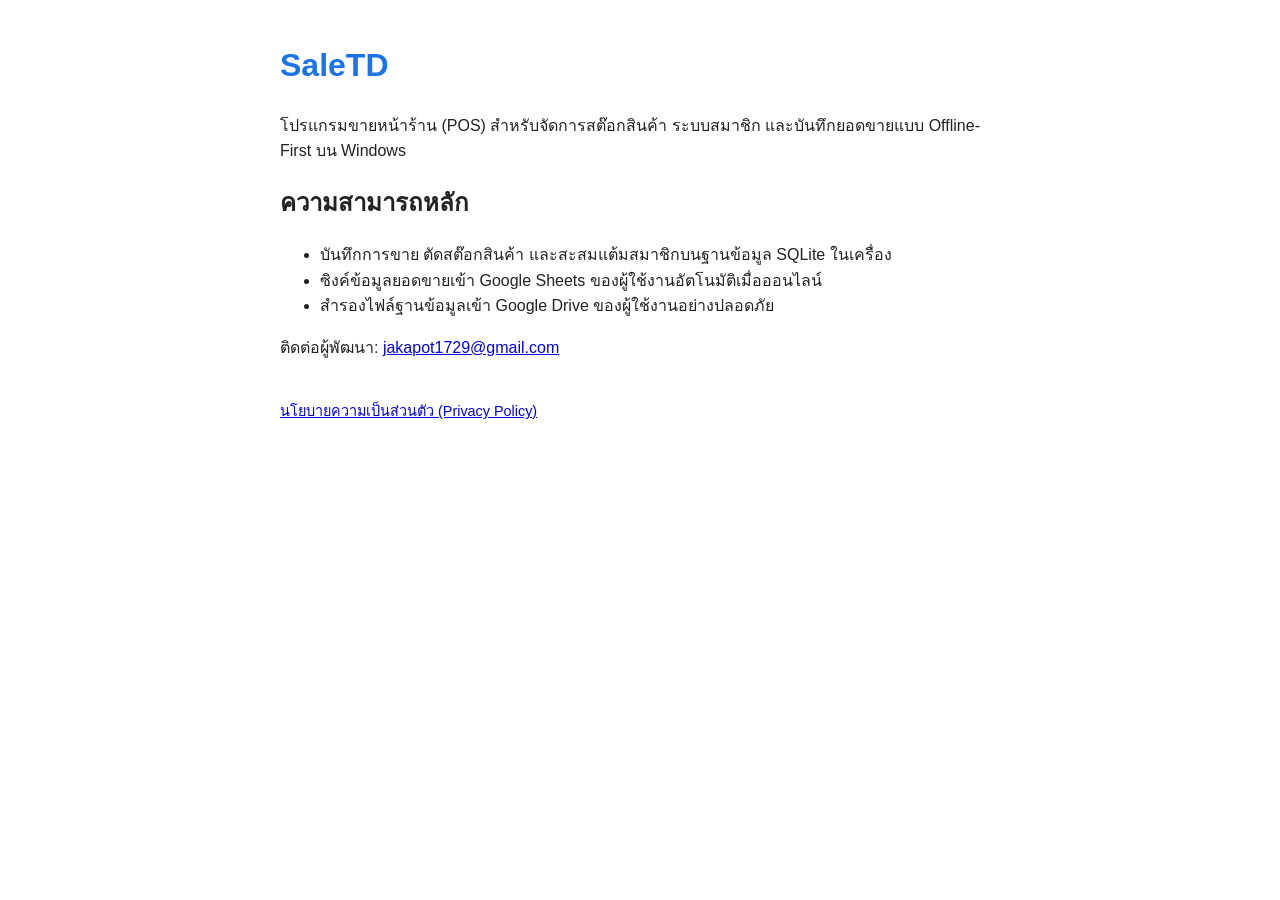
==== index.html @ 14b72ec3 "Add initial index.html for POS application" ====
<!DOCTYPE html>
<html lang="th">
<head>
  <meta charset="UTF-8">
  <meta name="viewport" content="width=device-width, initial-scale=1.0">
  <title>SaleTD - Desktop POS &amp; Inventory</title>
  <style>
    body { font-family: sans-serif; max-width: 720px; margin: 40px auto; padding: 0 20px; line-height: 1.6; color: #222; }
    h1 { color: #1a73e8; }
    footer { margin-top: 40px; font-size: 0.9em; color: #555; }
  </style>
</head>
<body>
  <h1>SaleTD</h1>
  <p>โปรแกรมขายหน้าร้าน (POS) สำหรับจัดการสต๊อกสินค้า ระบบสมาชิก และบันทึกยอดขายแบบ Offline-First บน Windows</p>
  <h2>ความสามารถหลัก</h2>
  <ul>
    <li>บันทึกการขาย ตัดสต๊อกสินค้า และสะสมแต้มสมาชิกบนฐานข้อมูล SQLite ในเครื่อง</li>
    <li>ซิงค์ข้อมูลยอดขายเข้า Google Sheets ของผู้ใช้งานอัตโนมัติเมื่อออนไลน์</li>
    <li>สำรองไฟล์ฐานข้อมูลเข้า Google Drive ของผู้ใช้งานอย่างปลอดภัย</li>
  </ul>
  <p>ติดต่อผู้พัฒนา: <a href="mailto:jakapot1729@gmail.com">jakapot1729@gmail.com</a></p>
  <footer>
    <a href="privacy.html">นโยบายความเป็นส่วนตัว (Privacy Policy)</a>
  </footer>
</body>
</html>
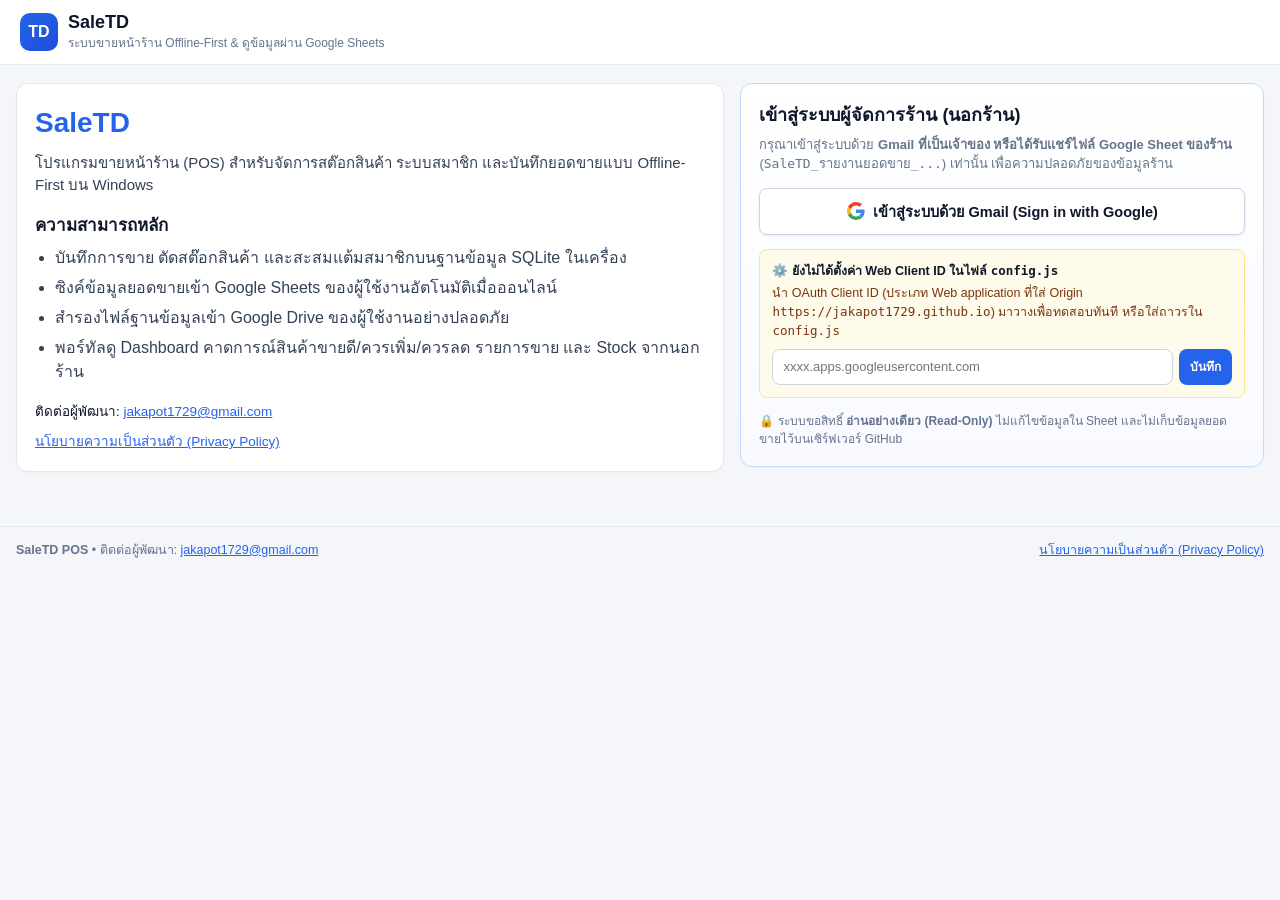
==== commit 00dbe56c: "Add files via upload" ====
--- a/index.html
+++ b/index.html
@@ -1,27 +1,430 @@
 <!DOCTYPE html>
 <html lang="th">
 <head>
-  <meta charset="UTF-8">
-  <meta name="viewport" content="width=device-width, initial-scale=1.0">
-  <title>SaleTD - Desktop POS &amp; Inventory</title>
-  <style>
-    body { font-family: sans-serif; max-width: 720px; margin: 40px auto; padding: 0 20px; line-height: 1.6; color: #222; }
-    h1 { color: #1a73e8; }
-    footer { margin-top: 40px; font-size: 0.9em; color: #555; }
-  </style>
+    <meta charset="UTF-8">
+    <meta name="viewport" content="width=device-width, initial-scale=1.0">
+    <title>SaleTD - ระบบขายหน้าร้าน (POS) &amp; พอร์ทัลดูยอดขายนอกร้าน</title>
+    <link rel="stylesheet" href="style.css">
+    <script src="https://accounts.google.com/gsi/client" async defer></script>
 </head>
 <body>
-  <h1>SaleTD</h1>
-  <p>โปรแกรมขายหน้าร้าน (POS) สำหรับจัดการสต๊อกสินค้า ระบบสมาชิก และบันทึกยอดขายแบบ Offline-First บน Windows</p>
-  <h2>ความสามารถหลัก</h2>
-  <ul>
-    <li>บันทึกการขาย ตัดสต๊อกสินค้า และสะสมแต้มสมาชิกบนฐานข้อมูล SQLite ในเครื่อง</li>
-    <li>ซิงค์ข้อมูลยอดขายเข้า Google Sheets ของผู้ใช้งานอัตโนมัติเมื่อออนไลน์</li>
-    <li>สำรองไฟล์ฐานข้อมูลเข้า Google Drive ของผู้ใช้งานอย่างปลอดภัย</li>
-  </ul>
-  <p>ติดต่อผู้พัฒนา: <a href="mailto:jakapot1729@gmail.com">jakapot1729@gmail.com</a></p>
-  <footer>
-    <a href="privacy.html">นโยบายความเป็นส่วนตัว (Privacy Policy)</a>
-  </footer>
+    <!-- Top Header -->
+    <header class="topbar">
+        <div class="topbar-inner">
+            <div class="brand">
+                <div class="brand-badge">TD</div>
+                <div>
+                    <div class="brand-title" id="hdrStoreName">SaleTD</div>
+                    <div class="brand-sub">ระบบขายหน้าร้าน Offline-First &amp; ดูข้อมูลผ่าน Google Sheets</div>
+                </div>
+            </div>
+
+            <div class="user-controls">
+                <div id="userBadge" class="user-pill hidden">
+                    <img id="userAvatar" class="user-avatar" alt="avatar">
+                    <span id="userEmailText">-</span>
+                </div>
+                <button id="btnSwitchAccount" class="btn btn-outline btn-sm hidden" type="button">สลับบัญชี Gmail</button>
+                <button id="btnSignOut" class="btn btn-outline btn-sm hidden" type="button">ออกจากระบบ</button>
+            </div>
+        </div>
+    </header>
+
+    <main class="container">
+        <!-- View 1: Landing + Google Login Gate (ยังคงข้อมูล SaleTD และ Privacy Policy เดิมไว้ครบถ้วน) -->
+        <section id="loginView">
+            <div class="landing-grid">
+                <div class="card">
+                    <h1 class="landing-title">SaleTD</h1>
+                    <p class="landing-lead">
+                        โปรแกรมขายหน้าร้าน (POS) สำหรับจัดการสต๊อกสินค้า ระบบสมาชิก และบันทึกยอดขายแบบ Offline-First บน Windows
+                    </p>
+
+                    <h2 style="font-size: 17px; margin: 0 0 8px;">ความสามารถหลัก</h2>
+                    <ul class="feature-list">
+                        <li>บันทึกการขาย ตัดสต๊อกสินค้า และสะสมแต้มสมาชิกบนฐานข้อมูล SQLite ในเครื่อง</li>
+                        <li>ซิงค์ข้อมูลยอดขายเข้า Google Sheets ของผู้ใช้งานอัตโนมัติเมื่อออนไลน์</li>
+                        <li>สำรองไฟล์ฐานข้อมูลเข้า Google Drive ของผู้ใช้งานอย่างปลอดภัย</li>
+                        <li>พอร์ทัลดู Dashboard คาดการณ์สินค้าขายดี/ควรเพิ่ม/ควรลด รายการขาย และ Stock จากนอกร้าน</li>
+                    </ul>
+
+                    <p style="font-size: 13.5px; margin: 0 0 10px;">
+                        ติดต่อผู้พัฒนา: <a id="devEmailLink" href="mailto:jakapot1729@gmail.com">jakapot1729@gmail.com</a>
+                    </p>
+                    <p style="font-size: 13.5px; margin: 0;">
+                        <a id="privacyLinkMain" href="privacy.html">นโยบายความเป็นส่วนตัว (Privacy Policy)</a>
+                    </p>
+                </div>
+
+                <div class="card auth-card">
+                    <h2>เข้าสู่ระบบผู้จัดการร้าน (นอกร้าน)</h2>
+                    <p class="auth-desc">
+                        กรุณาเข้าสู่ระบบด้วย <strong>Gmail ที่เป็นเจ้าของ หรือได้รับแชร์ไฟล์ Google Sheet ของร้าน</strong>
+                        (<code>SaleTD_รายงานยอดขาย_...</code>) เท่านั้น เพื่อความปลอดภัยของข้อมูลร้าน
+                    </p>
+
+                    <button id="btnGoogleSignIn" class="btn btn-google" type="button">
+                        <svg width="18" height="18" viewBox="0 0 48 48" aria-hidden="true">
+                            <path fill="#EA4335" d="M24 9.5c3.54 0 6.71 1.22 9.21 3.6l6.85-6.85C35.9 2.38 30.47 0 24 0 14.62 0 6.51 5.38 2.56 13.22l7.98 6.19C12.43 13.72 17.74 9.5 24 9.5z"/>
+                            <path fill="#4285F4" d="M46.98 24.55c0-1.57-.15-3.09-.38-4.55H24v9.02h12.94c-.58 2.96-2.26 5.48-4.78 7.18l7.73 6c4.51-4.18 7.09-10.36 7.09-17.65z"/>
+                            <path fill="#FBBC05" d="M10.53 28.59c-.48-1.45-.76-2.99-.76-4.59s.27-3.14.76-4.59l-7.98-6.19C.92 16.46 0 20.12 0 24c0 3.88.92 7.54 2.56 10.78l7.97-6.19z"/>
+                            <path fill="#34A853" d="M24 48c6.48 0 11.93-2.13 15.89-5.81l-7.73-6c-2.15 1.45-4.92 2.3-8.16 2.3-6.26 0-11.57-4.22-13.47-9.91l-7.98 6.19C6.51 42.62 14.62 48 24 48z"/>
+                        </svg>
+                        <span>เข้าสู่ระบบด้วย Gmail (Sign in with Google)</span>
+                    </button>
+
+                    <div id="authStatusBox" class="alert alert-info hidden"></div>
+
+                    <!-- Optional setup box shown only when config.js still has placeholder CLIENT_ID -->
+                    <div id="clientIdSetupBox" class="setup-box hidden">
+                        <strong>⚙️ ยังไม่ได้ตั้งค่า Web Client ID ในไฟล์ <code>config.js</code></strong>
+                        <div style="margin-top: 4px; color: #78350f;">
+                            นำ OAuth Client ID (ประเภท Web application ที่ใส่ Origin <code>https://jakapot1729.github.io</code>) มาวางเพื่อทดสอบทันที หรือใส่ถาวรใน <code>config.js</code>
+                        </div>
+                        <div class="setup-row">
+                            <input id="txtManualClientId" class="input" type="text" placeholder="xxxx.apps.googleusercontent.com">
+                            <button id="btnSaveManualClientId" class="btn btn-primary btn-sm" type="button">บันทึก</button>
+                        </div>
+                    </div>
+
+                    <div id="manualSheetAccessBox" class="setup-box hidden" style="background: #f8fafc; border-color: #cbd5e1;">
+                        <strong>🔎 ไม่พบไฟล์ Sheet อัตโนมัติ?</strong>
+                        <div style="margin-top: 4px; color: #475569;">
+                            หากไฟล์ถูกแชร์มาแล้วค้นหาไม่พบ ให้วางลิงก์หรือ Spreadsheet ID ของ Google Sheet ร้านได้ (Google จะตรวจสิทธิ์ของ Gmail นี้จริง)
+                        </div>
+                        <div class="setup-row">
+                            <input id="txtManualSheetId" class="input" type="text" placeholder="วาง URL หรือ Spreadsheet ID">
+                            <button id="btnLoadManualSheet" class="btn btn-primary btn-sm" type="button">เปิดดู</button>
+                        </div>
+                    </div>
+
+                    <div style="margin-top: 14px; font-size: 12px; color: var(--muted);">
+                        🔒 ระบบขอสิทธิ์ <strong>อ่านอย่างเดียว (Read-Only)</strong> ไม่แก้ไขข้อมูลใน Sheet และไม่เก็บข้อมูลยอดขายไว้บนเซิร์ฟเวอร์ GitHub
+                    </div>
+                </div>
+            </div>
+        </section>
+
+        <!-- View 2: Authenticated Portal (Dashboard + Sales + Stock) -->
+        <section id="portalView" class="hidden">
+            <div class="tabs-bar">
+                <div class="tab-buttons">
+                    <button class="tab-btn active" data-tab="dashboard" type="button">📊 Dashboard &amp; คาดการณ์</button>
+                    <button class="tab-btn" data-tab="sales" type="button">🧾 รายการขาย</button>
+                    <button class="tab-btn" data-tab="stock" type="button">📦 Stock สินค้า</button>
+                </div>
+
+                <div class="sheet-controls">
+                    <select id="selSheetFile" class="select" title="เลือกไฟล์ Google Sheet ตามปี"></select>
+                    <button id="btnRefreshSheet" class="btn btn-outline btn-sm" type="button">🔄 รีเฟรชข้อมูล</button>
+                    <a id="lnkOpenSheet" class="btn btn-outline btn-sm" href="#" target="_blank" rel="noopener">📄 เปิด Google Sheet</a>
+                </div>
+            </div>
+
+            <div id="portalStatusBanner" class="alert alert-info hidden" style="margin-bottom: 12px;"></div>
+
+            <!-- TAB 1: DASHBOARD & FORECAST -->
+            <div id="tab-dashboard" class="tab-panel">
+                <div class="card" style="padding: 14px 16px;">
+                    <div class="toolbar-row" style="justify-content: space-between; margin-bottom: 0;">
+                        <div>
+                            <strong style="font-size: 16px;">📊 สรุปภาพรวม &amp; คาดการณ์อนาคต</strong>
+                            <div id="dashSubtitle" class="section-sub">กำลังโหลดข้อมูล...</div>
+                        </div>
+                        <div class="toolbar-row" style="margin-bottom: 0;">
+                            <select id="selHistoryDays" class="select">
+                                <option value="14">ย้อนหลัง 14 วัน</option>
+                                <option value="30">ย้อนหลัง 30 วัน</option>
+                                <option value="60" selected>ย้อนหลัง 60 วัน (แนะนำ)</option>
+                                <option value="90">ย้อนหลัง 90 วัน</option>
+                            </select>
+                            <select id="selForecastDays" class="select">
+                                <option value="7">คาดการณ์ 7 วันหน้า</option>
+                                <option value="14">คาดการณ์ 14 วันหน้า</option>
+                                <option value="30" selected>คาดการณ์ 30 วันหน้า (แนะนำ)</option>
+                            </select>
+                            <input id="txtDashFilter" class="input" type="search" placeholder="กรองสินค้าใน Dashboard..." style="width: 190px;">
+                        </div>
+                    </div>
+                </div>
+
+                <div class="kpi-grid">
+                    <div class="kpi-card">
+                        <div id="kpiHistTitle" class="kpi-title">ยอดขายจริง (60 วัน)</div>
+                        <div id="kpiHistSales" class="kpi-value" style="color: var(--primary);">฿0</div>
+                        <div id="kpiHistSub" class="kpi-sub">0 บิล | เฉลี่ย ฿0/วัน</div>
+                        <div id="kpiTodayMonth" class="kpi-extra">วันนี้ ฿0 | เดือนนี้ ฿0</div>
+                    </div>
+
+                    <div class="kpi-card">
+                        <div class="kpi-title">กำไรขั้นต้นประมาณการ</div>
+                        <div id="kpiGrossProfit" class="kpi-value" style="color: var(--success);">฿0</div>
+                        <div id="kpiGrossMargin" class="kpi-sub">อัตรากำไร 0%</div>
+                        <div id="kpiOpExpense" class="kpi-extra">รายจ่ายดำเนินงาน ฿0</div>
+                    </div>
+
+                    <div class="kpi-card forecast">
+                        <div id="kpiForeTitle" class="kpi-title">🔮 คาดการณ์ 30 วันหน้า</div>
+                        <div id="kpiForeSales" class="kpi-value" style="color: var(--violet);">฿0</div>
+                        <div id="kpiForeRange" class="kpi-sub">ช่วง ฿0 – ฿0</div>
+                        <div style="margin-top: 5px;"><span id="kpiTrendBadge" class="badge badge-violet">-</span></div>
+                    </div>
+
+                    <div class="kpi-card">
+                        <div class="kpi-title">📦 มูลค่าทุนสต๊อกคงเหลือ</div>
+                        <div id="kpiInvCost" class="kpi-value">฿0</div>
+                        <div id="kpiInvRetail" class="kpi-sub">มูลค่าขาย ฿0 | 0 ชิ้น</div>
+                        <div id="kpiInvHealth" class="kpi-extra" style="color: var(--warning);">หมดสต๊อก 0 | ใกล้หมดอายุ 0</div>
+                    </div>
+
+                    <div class="kpi-card">
+                        <div class="kpi-title">⚖️ แผนปรับสินค้าแนะนำ</div>
+                        <div class="split-mini">
+                            <div class="mini-box inc">
+                                <span>ควรเพิ่ม</span>
+                                <strong id="kpiIncCount">0 ตัว</strong>
+                                <span id="kpiIncBudget">งบ ~฿0</span>
+                            </div>
+                            <div class="mini-box red">
+                                <span>ควรลด</span>
+                                <strong id="kpiRedCount">0 ตัว</strong>
+                                <span id="kpiRedCap">ทุนจม ฿0</span>
+                            </div>
+                        </div>
+                    </div>
+                </div>
+
+                <!-- Charts Row -->
+                <div class="charts-grid">
+                    <div class="card" style="margin-bottom: 0;">
+                        <div class="section-header">
+                            <div>
+                                <h3>📈 กราฟยอดขายจริงรายวัน &amp; คาดการณ์อนาคต</h3>
+                                <div class="section-sub">ชี้/แตะที่แท่งเพื่อดูยอดขายจริงหรือยอดคาดการณ์</div>
+                            </div>
+                            <div class="legend-row" style="margin-bottom: 0;">
+                                <span><span class="legend-dot" style="background:#2563eb;"></span>ยอดขายจริง</span>
+                                <span><span class="legend-dot" style="background:#8b5cf6;"></span>คาดการณ์</span>
+                                <span><span class="legend-dot" style="background:#f59e0b; height:3px;"></span>แนวโน้มเฉลี่ย</span>
+                            </div>
+                        </div>
+                        <div id="forecastChartContainer" class="chart-wrap"></div>
+                        <div id="chartHintText" class="section-sub" style="margin-top: 6px;"></div>
+                    </div>
+
+                    <div class="card" style="margin-bottom: 0;">
+                        <div class="section-header">
+                            <div>
+                                <h3>📅 ฤดูกาลขายดีรายวันในสัปดาห์</h3>
+                                <div class="section-sub">ยอดขายเฉลี่ยวันจันทร์ – อาทิตย์</div>
+                            </div>
+                        </div>
+                        <div id="weekdayStatsContainer"></div>
+                        <div id="tomorrowNoteBox" class="alert alert-info" style="margin-top: 10px; font-size: 12.5px; font-weight: 600;"></div>
+                    </div>
+                </div>
+
+                <!-- Executive Insights -->
+                <div class="card" style="margin-top: 14px;">
+                    <div class="section-header">
+                        <h3>🧭 บทสรุปผู้บริหาร &amp; แนวโน้มร้าน</h3>
+                    </div>
+                    <div id="executiveBulletsContainer" class="insights-list"></div>
+                </div>
+
+                <!-- Predicted Best-Sellers -->
+                <div class="card">
+                    <div class="section-header">
+                        <div>
+                            <h3>🔥 คาดการณ์สินค้าที่จะขายดีในอนาคต</h3>
+                            <div class="section-sub">จัดอันดับจากความเร็วขายล่าสุด แนวโน้มเติบโต และความสม่ำเสมอ</div>
+                        </div>
+                        <span id="pillBestCount" class="badge badge-info">0 รายการ</span>
+                    </div>
+                    <div class="table-scroll">
+                        <table>
+                            <thead>
+                                <tr>
+                                    <th>#</th>
+                                    <th>สินค้า</th>
+                                    <th class="text-right">ขายย้อนหลัง</th>
+                                    <th class="text-right">ความเร็ว/วัน</th>
+                                    <th>แนวโน้ม</th>
+                                    <th class="text-right">คาดการณ์ขายได้</th>
+                                    <th class="text-right">กำไรคาดการณ์</th>
+                                    <th>ความพร้อมสต๊อก</th>
+                                </tr>
+                            </thead>
+                            <tbody id="tbodyBestSellers"></tbody>
+                        </table>
+                    </div>
+                </div>
+
+                <!-- Products to Increase -->
+                <div class="card" style="border-color: #a7f3d0;">
+                    <div class="section-header">
+                        <div>
+                            <h3 style="color: #065f46;">📈 สินค้าที่ควร "เพิ่ม" (เติมสต๊อก / สั่งซื้อเพิ่ม)</h3>
+                            <div class="section-sub">สินค้าที่สต๊อกไม่พอรองรับยอดคาดการณ์ หรือกำลังเติบโตเร็ว</div>
+                        </div>
+                        <div class="toolbar-row" style="margin-bottom: 0;">
+                            <span id="pillIncSummary" class="badge badge-ok">0 รายการ</span>
+                            <button id="btnCopyReorder" class="btn btn-outline btn-sm" type="button">📋 คัดลอกรายการสั่งซื้อ</button>
+                        </div>
+                    </div>
+                    <div class="table-scroll">
+                        <table>
+                            <thead>
+                                <tr>
+                                    <th>ความสำคัญ</th>
+                                    <th>สินค้า</th>
+                                    <th class="text-right">คงเหลือ</th>
+                                    <th>พอขายอีก</th>
+                                    <th class="text-right">คาดการณ์ใช้</th>
+                                    <th class="text-right">ควรเพิ่ม</th>
+                                    <th class="text-right">งบประมาณ</th>
+                                    <th>เหตุผลวิเคราะห์</th>
+                                </tr>
+                            </thead>
+                            <tbody id="tbodyIncrease"></tbody>
+                        </table>
+                    </div>
+                </div>
+
+                <!-- Products to Reduce -->
+                <div class="card" style="border-color: #fde68a;">
+                    <div class="section-header">
+                        <div>
+                            <h3 style="color: #92400e;">📉 สินค้าที่ควร "ลด" (ชะลอสั่งซื้อ / ลดสต๊อก / ระบายด่วน)</h3>
+                            <div class="section-sub">สินค้าเสี่ยงหมดอายุค้างสต๊อก ขายไม่ออกทุนจม ยอดขายขาลง หรือกำไรต่ำ</div>
+                        </div>
+                        <span id="pillRedSummary" class="badge badge-warn">0 รายการ</span>
+                    </div>
+                    <div class="table-scroll">
+                        <table>
+                            <thead>
+                                <tr>
+                                    <th>ความเสี่ยง</th>
+                                    <th>สินค้า</th>
+                                    <th class="text-right">คงเหลือ</th>
+                                    <th>สต๊อกพอ</th>
+                                    <th class="text-right">ทุนจม/เสี่ยง</th>
+                                    <th>คำแนะนำ &amp; เหตุผล</th>
+                                </tr>
+                            </thead>
+                            <tbody id="tbodyReduce"></tbody>
+                        </table>
+                    </div>
+                </div>
+            </div>
+
+            <!-- TAB 2: SALES HISTORY -->
+            <div id="tab-sales" class="tab-panel hidden">
+                <div class="card">
+                    <div class="section-header">
+                        <div>
+                            <h3>🧾 ประวัติรายการขายทั้งหมด (จากแท็บ Sales)</h3>
+                            <div id="salesSummaryLine" class="section-sub">0 บิล</div>
+                        </div>
+                    </div>
+                    <div class="toolbar-row">
+                        <input id="txtSalesSearch" class="input" type="search" placeholder="ค้นหาเลขที่บิล, ชื่อลูกค้า, เบอร์โทร, สินค้า..." style="flex: 1; min-width: 220px;">
+                        <select id="selSalesRange" class="select">
+                            <option value="today">วันนี้</option>
+                            <option value="7">7 วันล่าสุด</option>
+                            <option value="30" selected>30 วันล่าสุด</option>
+                            <option value="all">ทั้งหมดในปีนี้</option>
+                        </select>
+                        <select id="selSalesStatus" class="select">
+                            <option value="active" selected>เฉพาะบิลปกติ</option>
+                            <option value="all">ทุกสถานะ (รวมยกเลิกบิล)</option>
+                            <option value="void">เฉพาะบิลที่ยกเลิก</option>
+                        </select>
+                    </div>
+                    <div class="table-scroll" style="max-height: 580px;">
+                        <table>
+                            <thead>
+                                <tr>
+                                    <th>เลขที่บิล</th>
+                                    <th>วันที่-เวลา</th>
+                                    <th>ลูกค้า / สมาชิก</th>
+                                    <th>รายการสินค้า</th>
+                                    <th>ส่วนลด / โปรโมชัน</th>
+                                    <th class="text-right">ยอดสุทธิ</th>
+                                    <th>สถานะ</th>
+                                    <th>รายละเอียด</th>
+                                </tr>
+                            </thead>
+                            <tbody id="tbodySales"></tbody>
+                        </table>
+                    </div>
+                </div>
+            </div>
+
+            <!-- TAB 3: STOCK & LOTS -->
+            <div id="tab-stock" class="tab-panel hidden">
+                <div class="card">
+                    <div class="section-header">
+                        <div>
+                            <h3>📦 รายการสต๊อกสินค้าและล็อตวันหมดอายุ</h3>
+                            <div id="stockSummaryLine" class="section-sub">0 รายการ</div>
+                        </div>
+                    </div>
+                    <div class="toolbar-row">
+                        <input id="txtStockSearch" class="input" type="search" placeholder="ค้นหาบาร์โค้ด หรือ ชื่อสินค้า..." style="flex: 1; min-width: 220px;">
+                        <select id="selStockFilter" class="select">
+                            <option value="all" selected>สินค้าทั้งหมด</option>
+                            <option value="low">สต๊อกใกล้หมด / หมด (&lt; 5)</option>
+                            <option value="out">สินค้าหมดสต๊อก (0)</option>
+                            <option value="expiry">ใกล้หมดอายุ / หมดอายุ (≤ 30 วัน)</option>
+                            <option value="food">เฉพาะของกิน</option>
+                            <option value="pack">เฉพาะสินค้าแพ็ค</option>
+                        </select>
+                    </div>
+                    <div class="table-scroll" style="max-height: 580px;">
+                        <table>
+                            <thead>
+                                <tr>
+                                    <th>บาร์โค้ด</th>
+                                    <th>ชื่อสินค้า</th>
+                                    <th>ประเภท</th>
+                                    <th class="text-right">ทุน/หน่วย</th>
+                                    <th class="text-right">ราคาขาย</th>
+                                    <th class="text-right">คงเหลือ</th>
+                                    <th class="text-right">มูลค่าทุน</th>
+                                    <th>วันหมดอายุ / ล็อต</th>
+                                </tr>
+                            </thead>
+                            <tbody id="tbodyStock"></tbody>
+                        </table>
+                    </div>
+                </div>
+            </div>
+        </section>
+    </main>
+
+    <!-- Bill / Lot Detail Modal -->
+    <div id="detailModal" class="modal-backdrop hidden">
+        <div class="modal-card">
+            <div class="section-header" style="margin-bottom: 12px;">
+                <h3 id="modalTitle">รายละเอียด</h3>
+                <button id="btnCloseModal" class="btn btn-outline btn-sm" type="button">ปิด</button>
+            </div>
+            <div id="modalBody"></div>
+        </div>
+    </div>
+
+    <footer class="footer">
+        <div>
+            <strong>SaleTD POS</strong> • ติดต่อผู้พัฒนา:
+            <a id="footerEmailLink" href="mailto:jakapot1729@gmail.com">jakapot1729@gmail.com</a>
+        </div>
+        <div>
+            <a id="privacyLinkFooter" href="privacy.html">นโยบายความเป็นส่วนตัว (Privacy Policy)</a>
+        </div>
+    </footer>
+
+    <script src="config.js"></script>
+    <script src="app.js"></script>
 </body>
 </html>
--- a/style.css
+++ b/style.css
@@ -0,0 +1,681 @@
+:root {
+    --bg: #f4f6f9;
+    --surface: #ffffff;
+    --border: #e2e8f0;
+    --text: #0f172a;
+    --muted: #64748b;
+    --primary: #2563eb;
+    --primary-hover: #1d4ed8;
+    --success: #059669;
+    --success-bg: #d1fae5;
+    --success-fg: #065f46;
+    --warning: #d97706;
+    --warning-bg: #fef3c7;
+    --warning-fg: #92400e;
+    --danger: #dc2626;
+    --danger-bg: #fee2e2;
+    --danger-fg: #991b1b;
+    --violet: #6d28d9;
+    --violet-bg: #f5f3ff;
+    --violet-border: #ddd6fe;
+    --radius: 12px;
+}
+
+* {
+    box-sizing: border-box;
+}
+
+body {
+    margin: 0;
+    font-family: -apple-system, BlinkMacSystemFont, "Segoe UI", "Noto Sans Thai", "Sarabun", sans-serif;
+    background: var(--bg);
+    color: var(--text);
+    line-height: 1.5;
+}
+
+a {
+    color: var(--primary);
+}
+
+.hidden {
+    display: none !important;
+}
+
+/* Top Bar */
+.topbar {
+    background: #ffffff;
+    border-bottom: 1px solid var(--border);
+    padding: 12px 20px;
+    position: sticky;
+    top: 0;
+    z-index: 20;
+}
+
+.topbar-inner {
+    max-width: 1320px;
+    margin: 0 auto;
+    display: flex;
+    flex-wrap: wrap;
+    align-items: center;
+    justify-content: space-between;
+    gap: 12px;
+}
+
+.brand {
+    display: flex;
+    align-items: center;
+    gap: 10px;
+}
+
+.brand-badge {
+    width: 38px;
+    height: 38px;
+    border-radius: 10px;
+    background: linear-gradient(135deg, #2563eb, #1d4ed8);
+    color: #fff;
+    font-weight: 800;
+    font-size: 16px;
+    display: flex;
+    align-items: center;
+    justify-content: center;
+    flex-shrink: 0;
+}
+
+.brand-title {
+    font-size: 18px;
+    font-weight: 800;
+    color: var(--text);
+    line-height: 1.2;
+}
+
+.brand-sub {
+    font-size: 12px;
+    color: var(--muted);
+}
+
+.user-controls {
+    display: flex;
+    flex-wrap: wrap;
+    align-items: center;
+    gap: 8px;
+}
+
+.user-pill {
+    display: flex;
+    align-items: center;
+    gap: 8px;
+    background: #f8fafc;
+    border: 1px solid var(--border);
+    border-radius: 999px;
+    padding: 4px 12px 4px 5px;
+    font-size: 12.5px;
+    font-weight: 600;
+}
+
+.user-avatar {
+    width: 26px;
+    height: 26px;
+    border-radius: 50%;
+    object-fit: cover;
+    background: #dbeafe;
+}
+
+/* Container */
+.container {
+    max-width: 1320px;
+    margin: 0 auto;
+    padding: 18px 16px 40px;
+}
+
+.card {
+    background: var(--surface);
+    border: 1px solid var(--border);
+    border-radius: var(--radius);
+    padding: 18px;
+    margin-bottom: 14px;
+    box-shadow: 0 1px 2px rgba(15, 23, 42, 0.03);
+}
+
+/* Landing / Auth View */
+.landing-grid {
+    display: grid;
+    grid-template-columns: 1.15fr 0.85fr;
+    gap: 16px;
+    align-items: start;
+}
+
+@media (max-width: 860px) {
+    .landing-grid {
+        grid-template-columns: 1fr;
+    }
+}
+
+.landing-title {
+    margin: 0 0 8px;
+    font-size: 28px;
+    font-weight: 800;
+    color: var(--primary);
+}
+
+.landing-lead {
+    margin: 0 0 16px;
+    font-size: 15px;
+    color: #334155;
+}
+
+.feature-list {
+    margin: 8px 0 18px;
+    padding-left: 20px;
+    color: #334155;
+}
+
+.feature-list li {
+    margin-bottom: 6px;
+}
+
+.auth-card {
+    border: 1.5px solid #bfdbfe;
+    background: linear-gradient(180deg, #ffffff 0%, #f8faff 100%);
+}
+
+.auth-card h2 {
+    margin: 0 0 6px;
+    font-size: 18px;
+}
+
+.auth-desc {
+    margin: 0 0 14px;
+    font-size: 13px;
+    color: var(--muted);
+}
+
+/* Buttons & Inputs */
+.btn {
+    display: inline-flex;
+    align-items: center;
+    justify-content: center;
+    gap: 8px;
+    border-radius: 8px;
+    border: 1px solid transparent;
+    padding: 9px 14px;
+    font-size: 13.5px;
+    font-weight: 600;
+    cursor: pointer;
+    font-family: inherit;
+    transition: background 0.15s, border-color 0.15s, opacity 0.15s;
+}
+
+.btn:disabled {
+    opacity: 0.55;
+    cursor: not-allowed;
+}
+
+.btn-primary {
+    background: var(--primary);
+    color: #fff;
+}
+
+.btn-primary:hover:not(:disabled) {
+    background: var(--primary-hover);
+}
+
+.btn-outline {
+    background: #fff;
+    color: var(--text);
+    border-color: #cbd5e1;
+}
+
+.btn-outline:hover:not(:disabled) {
+    background: #f1f5f9;
+}
+
+.btn-success {
+    background: #10b981;
+    color: #fff;
+}
+
+.btn-success:hover:not(:disabled) {
+    background: #059669;
+}
+
+.btn-google {
+    width: 100%;
+    padding: 11px 16px;
+    font-size: 14.5px;
+    background: #ffffff;
+    color: #0f172a;
+    border: 1px solid #cbd5e1;
+    box-shadow: 0 1px 3px rgba(15, 23, 42, 0.08);
+}
+
+.btn-google:hover:not(:disabled) {
+    background: #f8fafc;
+    border-color: #94a3b8;
+}
+
+.btn-sm {
+    padding: 5px 10px;
+    font-size: 12px;
+}
+
+.input,
+.select {
+    height: 36px;
+    border: 1px solid #cbd5e1;
+    border-radius: 8px;
+    padding: 0 10px;
+    font-size: 13px;
+    font-family: inherit;
+    color: var(--text);
+    background: #fff;
+}
+
+.input:focus,
+.select:focus {
+    outline: none;
+    border-color: var(--primary);
+}
+
+.setup-box {
+    margin-top: 14px;
+    padding: 12px;
+    border-radius: 8px;
+    background: #fffbeb;
+    border: 1px solid #fde68a;
+    font-size: 12.5px;
+}
+
+.setup-row {
+    display: flex;
+    gap: 6px;
+    margin-top: 8px;
+}
+
+.setup-row .input {
+    flex: 1;
+}
+
+.alert {
+    padding: 10px 12px;
+    border-radius: 8px;
+    font-size: 13px;
+    margin-top: 12px;
+}
+
+.alert-info {
+    background: #eff6ff;
+    border: 1px solid #bfdbfe;
+    color: #1e40af;
+}
+
+.alert-danger {
+    background: var(--danger-bg);
+    border: 1px solid #fecaca;
+    color: var(--danger-fg);
+}
+
+.alert-warn {
+    background: var(--warning-bg);
+    border: 1px solid #fde68a;
+    color: var(--warning-fg);
+}
+
+/* Main Navigation Tabs */
+.tabs-bar {
+    display: flex;
+    flex-wrap: wrap;
+    align-items: center;
+    justify-content: space-between;
+    gap: 10px;
+    margin-bottom: 14px;
+}
+
+.tab-buttons {
+    display: flex;
+    flex-wrap: wrap;
+    gap: 6px;
+}
+
+.tab-btn {
+    border: 1px solid var(--border);
+    background: #ffffff;
+    color: var(--muted);
+    font-weight: 700;
+    font-size: 13.5px;
+    padding: 9px 15px;
+    border-radius: 9px;
+    cursor: pointer;
+    font-family: inherit;
+}
+
+.tab-btn.active {
+    background: var(--primary);
+    border-color: var(--primary);
+    color: #ffffff;
+}
+
+.sheet-controls {
+    display: flex;
+    flex-wrap: wrap;
+    align-items: center;
+    gap: 8px;
+}
+
+/* KPI Grid */
+.kpi-grid {
+    display: grid;
+    grid-template-columns: repeat(5, minmax(0, 1fr));
+    gap: 10px;
+    margin-bottom: 14px;
+}
+
+@media (max-width: 1120px) {
+    .kpi-grid {
+        grid-template-columns: repeat(3, minmax(0, 1fr));
+    }
+}
+
+@media (max-width: 680px) {
+    .kpi-grid {
+        grid-template-columns: repeat(2, minmax(0, 1fr));
+    }
+}
+
+.kpi-card {
+    background: #fff;
+    border: 1px solid var(--border);
+    border-radius: var(--radius);
+    padding: 13px 14px;
+}
+
+.kpi-card.forecast {
+    background: var(--violet-bg);
+    border-color: var(--violet-border);
+}
+
+.kpi-title {
+    font-size: 12px;
+    font-weight: 700;
+    color: var(--muted);
+}
+
+.kpi-card.forecast .kpi-title {
+    color: #5b21b6;
+}
+
+.kpi-value {
+    font-size: 21px;
+    font-weight: 800;
+    margin: 4px 0 2px;
+    color: var(--text);
+}
+
+.kpi-sub {
+    font-size: 11.5px;
+    color: var(--muted);
+}
+
+.kpi-extra {
+    font-size: 11.5px;
+    font-weight: 600;
+    margin-top: 4px;
+}
+
+.split-mini {
+    display: grid;
+    grid-template-columns: 1fr 1fr;
+    gap: 6px;
+    margin-top: 6px;
+}
+
+.mini-box {
+    border-radius: 8px;
+    padding: 6px 8px;
+    font-size: 11px;
+}
+
+.mini-box.inc {
+    background: #ecfdf5;
+    border: 1px solid #a7f3d0;
+    color: #065f46;
+}
+
+.mini-box.red {
+    background: #fffbeb;
+    border: 1px solid #fde68a;
+    color: #92400e;
+}
+
+.mini-box strong {
+    display: block;
+    font-size: 14px;
+}
+
+/* Charts Row */
+.charts-grid {
+    display: grid;
+    grid-template-columns: 1.6fr 1fr;
+    gap: 12px;
+    margin-bottom: 14px;
+}
+
+@media (max-width: 960px) {
+    .charts-grid {
+        grid-template-columns: 1fr;
+    }
+}
+
+.chart-wrap {
+    width: 100%;
+    overflow-x: auto;
+    background: #f8fafc;
+    border: 1px solid var(--border);
+    border-radius: 9px;
+    padding: 8px;
+}
+
+.legend-row {
+    display: flex;
+    flex-wrap: wrap;
+    gap: 12px;
+    font-size: 11.5px;
+    color: #334155;
+    margin-bottom: 8px;
+}
+
+.legend-dot {
+    display: inline-block;
+    width: 10px;
+    height: 10px;
+    border-radius: 2px;
+    margin-right: 4px;
+    vertical-align: middle;
+}
+
+.weekday-row {
+    display: grid;
+    grid-template-columns: 74px 1fr 72px 70px;
+    align-items: center;
+    gap: 8px;
+    margin-bottom: 8px;
+    font-size: 12px;
+}
+
+.bar-track {
+    height: 10px;
+    background: #e2e8f0;
+    border-radius: 999px;
+    overflow: hidden;
+}
+
+.bar-fill {
+    height: 100%;
+    background: var(--primary);
+    border-radius: 999px;
+}
+
+.bar-fill.peak {
+    background: #10b981;
+}
+
+.bar-fill.weak {
+    background: #f59e0b;
+}
+
+/* Badges */
+.badge {
+    display: inline-block;
+    padding: 2px 8px;
+    border-radius: 999px;
+    font-size: 11px;
+    font-weight: 700;
+    white-space: nowrap;
+}
+
+.badge-ok {
+    background: var(--success-bg);
+    color: var(--success-fg);
+}
+
+.badge-warn {
+    background: var(--warning-bg);
+    color: var(--warning-fg);
+}
+
+.badge-danger {
+    background: var(--danger-bg);
+    color: var(--danger-fg);
+}
+
+.badge-info {
+    background: #eff6ff;
+    color: #1d4ed8;
+}
+
+.badge-violet {
+    background: #ede9fe;
+    color: #5b21b6;
+}
+
+.badge-neutral {
+    background: #f1f5f9;
+    color: #475569;
+}
+
+/* Tables */
+.section-header {
+    display: flex;
+    flex-wrap: wrap;
+    align-items: center;
+    justify-content: space-between;
+    gap: 8px;
+    margin-bottom: 10px;
+}
+
+.section-header h3 {
+    margin: 0;
+    font-size: 15.5px;
+}
+
+.section-sub {
+    font-size: 12px;
+    color: var(--muted);
+}
+
+.table-scroll {
+    width: 100%;
+    overflow-x: auto;
+    max-height: 430px;
+    border: 1px solid var(--border);
+    border-radius: 9px;
+}
+
+table {
+    width: 100%;
+    border-collapse: collapse;
+    font-size: 12.5px;
+    background: #fff;
+}
+
+th, td {
+    padding: 9px 10px;
+    border-bottom: 1px solid var(--border);
+    text-align: left;
+    vertical-align: middle;
+}
+
+th {
+    background: #f1f5f9;
+    color: #334155;
+    font-weight: 700;
+    position: sticky;
+    top: 0;
+    z-index: 2;
+    white-space: nowrap;
+}
+
+tr:hover td {
+    background: #f8fafc;
+}
+
+.text-right {
+    text-align: right;
+}
+
+.toolbar-row {
+    display: flex;
+    flex-wrap: wrap;
+    align-items: center;
+    gap: 8px;
+    margin-bottom: 10px;
+}
+
+.insights-list {
+    display: grid;
+    gap: 6px;
+}
+
+.insight-item {
+    background: #f8fafc;
+    border: 1px solid var(--border);
+    border-radius: 8px;
+    padding: 8px 12px;
+    font-size: 13px;
+}
+
+/* Modal */
+.modal-backdrop {
+    position: fixed;
+    inset: 0;
+    background: rgba(15, 23, 42, 0.55);
+    display: flex;
+    align-items: center;
+    justify-content: center;
+    padding: 16px;
+    z-index: 50;
+}
+
+.modal-card {
+    background: #fff;
+    border-radius: 12px;
+    max-width: 680px;
+    width: 100%;
+    max-height: 85vh;
+    overflow-y: auto;
+    padding: 18px;
+    box-shadow: 0 20px 45px rgba(15, 23, 42, 0.25);
+}
+
+/* Footer */
+.footer {
+    max-width: 1320px;
+    margin: 0 auto;
+    padding: 14px 16px 28px;
+    border-top: 1px solid var(--border);
+    color: var(--muted);
+    font-size: 12.5px;
+    display: flex;
+    flex-wrap: wrap;
+    justify-content: space-between;
+    gap: 8px;
+}
